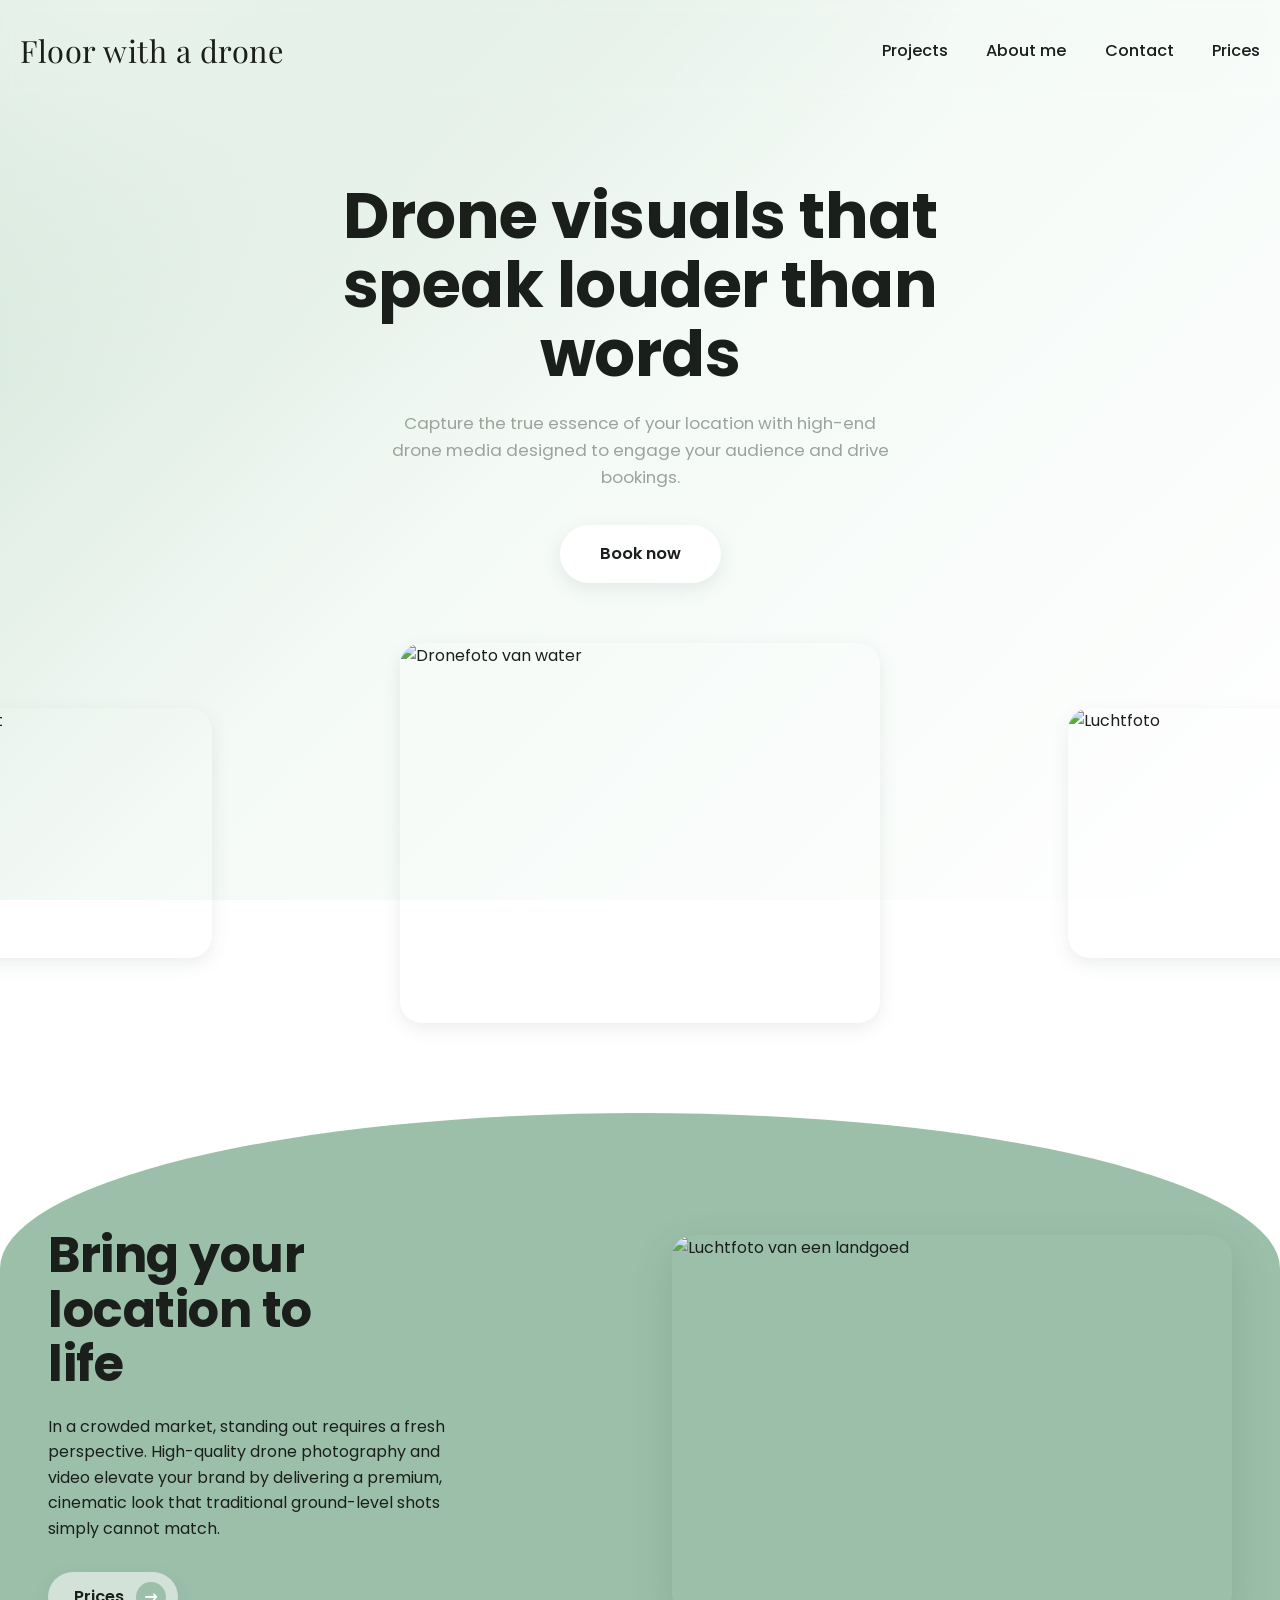
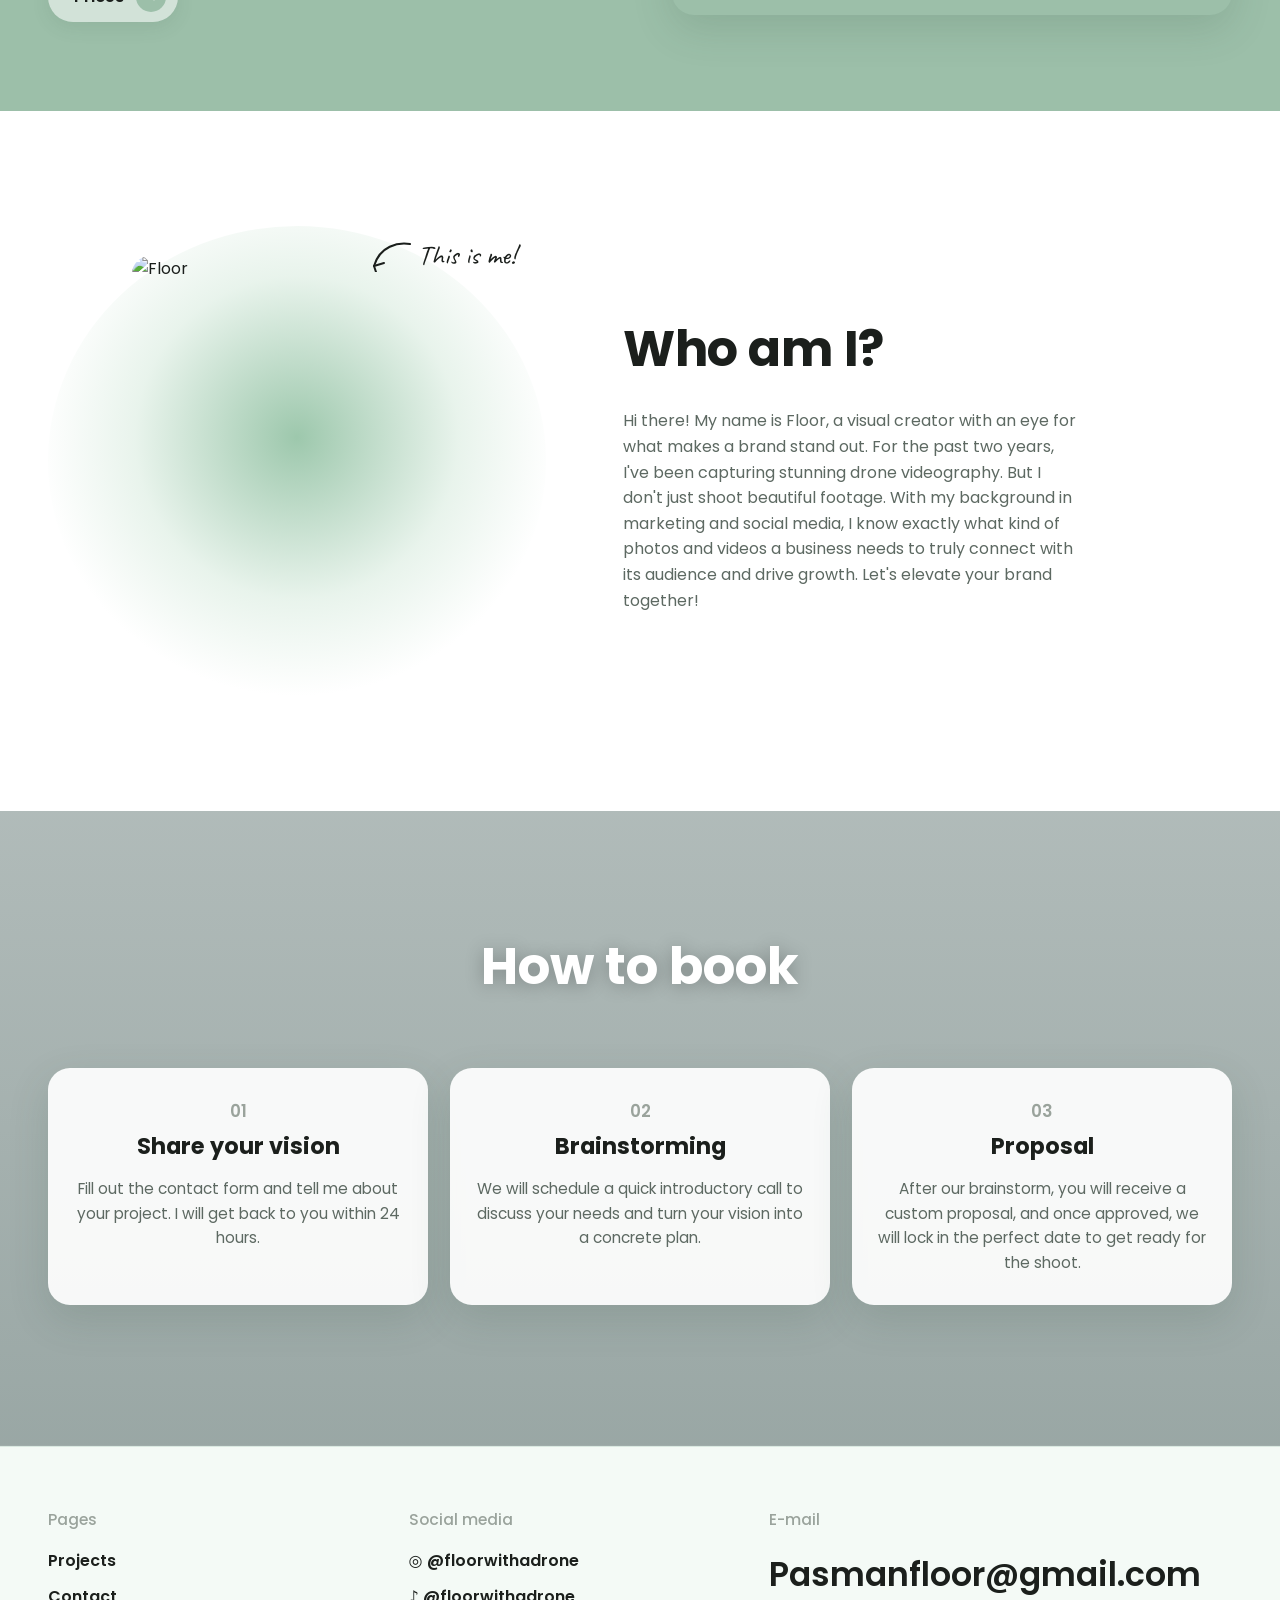
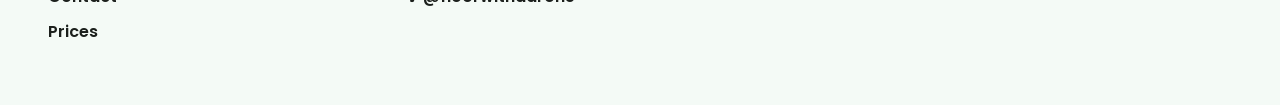
==== index.html @ 428318b3 "Rename index (1).html to index.html" ====
<!DOCTYPE html>
<html lang="nl">
<head>
  <meta charset="UTF-8" />
  <meta name="viewport" content="width=device-width, initial-scale=1.0" />
  <title>Floor with a drone — Drone visuals that speak louder than words</title>
  <meta name="description" content="High-end drone fotografie en video die jouw locatie laat spreken." />

  <!-- Fonts -->
  <link rel="preconnect" href="https://fonts.googleapis.com" />
  <link rel="preconnect" href="https://fonts.gstatic.com" crossorigin />
  <link href="https://fonts.googleapis.com/css2?family=Caveat:wght@500;600&family=Playfair+Display:wght@500;600&family=Poppins:wght@400;500;600;700&display=swap" rel="stylesheet" />

  <link rel="stylesheet" href="styles.css" />
</head>
<body>

  <!-- ============ HEADER ============ -->
  <header class="site-header">
    <div class="wrap nav">
      <a href="index.html" class="logo">Floor with a drone</a>
      <button class="nav-toggle" aria-label="Menu"><span></span><span></span><span></span></button>
      <ul class="nav-links">
        <li><a href="#projects">Projects</a></li>
        <li><a href="#about">About me</a></li>
        <li><a href="contact.html">Contact</a></li>
        <li><a href="#prices">Prices</a></li>
      </ul>
    </div>
  </header>

  <!-- ============ HERO ============ -->
  <section class="hero wrap reveal">
    <h1>Drone visuals that speak louder than words</h1>
    <p>Capture the true essence of your location with high-end drone media designed to engage your audience and drive bookings.</p>
    <a href="contact.html" class="btn">Book now</a>
  </section>

  <!-- ============ GALLERY ============ -->
  <!-- VERVANG de src-en hieronder met je eigen foto's (zet ze in een map /images en verwijs ernaar) -->
  <section class="gallery reveal">
    <img class="photo side left"  src="https://picsum.photos/seed/buildA/440/360" alt="Project" />
    <img class="photo center"     src="https://picsum.photos/seed/waterA/600/520" alt="Dronefoto van water" />
    <img class="photo side right" src="https://picsum.photos/seed/aerialA/440/360" alt="Luchtfoto" />
  </section>

  <!-- ============ ARCH: bring your location to life ============ -->
  <section class="arch-section" id="projects">
    <div class="arch">
      <div class="wrap">
        <div class="reveal">
          <h2>Bring your location to life</h2>
          <p>In a crowded market, standing out requires a fresh perspective. High-quality drone photography and video elevate your brand by delivering a premium, cinematic look that traditional ground-level shots simply cannot match.</p>
          <a href="#prices" class="btn ghost btn-arrow">
            Prices
            <span class="arrow">&rarr;</span>
          </a>
        </div>
        <!-- VERVANG met je eigen foto -->
        <img class="photo reveal" src="https://picsum.photos/seed/estateA/740/620" alt="Luchtfoto van een landgoed" />
      </div>
    </div>
  </section>

  <!-- ============ WHO AM I ============ -->
  <section class="about" id="about">
    <div class="wrap">
      <div class="about-photo reveal">
        <span class="label">
          <svg viewBox="0 0 42 32" fill="none" stroke="currentColor" stroke-width="2" stroke-linecap="round">
            <path d="M40 4C28 2 10 6 4 26" />
            <path d="M4 26l10-3M4 26l3 9" />
          </svg>
          This is me!
        </span>
        <!-- VERVANG met je eigen portretfoto -->
        <img src="https://picsum.photos/seed/floorportrait/500/620" alt="Floor" />
      </div>
      <div class="reveal">
        <h2>Who am I?</h2>
        <p>Hi there! My name is Floor, a visual creator with an eye for what makes a brand stand out. For the past two years, I've been capturing stunning drone videography. But I don't just shoot beautiful footage. With my background in marketing and social media, I know exactly what kind of photos and videos a business needs to truly connect with its audience and drive growth. Let's elevate your brand together!</p>
      </div>
    </div>
  </section>

  <!-- ============ HOW TO BOOK ============ -->
  <section class="book" id="prices">
    <div class="wrap">
      <h2 class="reveal">How to book</h2>
      <div class="steps">
        <div class="step reveal">
          <div class="num">01</div>
          <h3>Share your vision</h3>
          <p>Fill out the contact form and tell me about your project. I will get back to you within 24 hours.</p>
        </div>
        <div class="step reveal">
          <div class="num">02</div>
          <h3>Brainstorming</h3>
          <p>We will schedule a quick introductory call to discuss your needs and turn your vision into a concrete plan.</p>
        </div>
        <div class="step reveal">
          <div class="num">03</div>
          <h3>Proposal</h3>
          <p>After our brainstorm, you will receive a custom proposal, and once approved, we will lock in the perfect date to get ready for the shoot.</p>
        </div>
      </div>
    </div>
  </section>

  <!-- ============ FOOTER ============ -->
  <footer class="site-footer">
    <div class="wrap">
      <div>
        <h4>Pages</h4>
        <ul>
          <li><a href="#projects">Projects</a></li>
          <li><a href="contact.html">Contact</a></li>
          <li><a href="#prices">Prices</a></li>
        </ul>
      </div>
      <div>
        <h4>Social media</h4>
        <ul class="social">
          <li>&#9678; @floorwithadrone</li>
          <li>&#9834; @floorwithadrone</li>
        </ul>
      </div>
      <div class="email-col">
        <h4>E-mail</h4>
        <a class="email" href="mailto:Pasmanfloor@gmail.com">Pasmanfloor@gmail.com</a>
      </div>
    </div>
  </footer>

  <script src="script.js"></script>
</body>
</html>
---- styles.css ----
/* =========================================================
   Floor with a drone — stylesheet
   Kleuren, fonts en layout. Eén bestand voor de hele site.
   ========================================================= */

:root {
  --ink: #1b1f1c;
  --muted: #9aa39c;
  --muted-dark: #5d6962;
  --sage: #9cbfa9;
  --sage-deep: #8eb39d;
  --mint-1: #cfe3d6;
  --mint-2: #e9f3ec;
  --mint-3: #f4faf6;
  --white: #ffffff;
  --shadow-sm: 0 6px 18px rgba(60, 90, 70, 0.10);
  --shadow-md: 0 14px 40px rgba(50, 80, 62, 0.16);
  --radius: 22px;
  --max: 1240px;
  --font-display: "Poppins", system-ui, sans-serif;
  --font-serif: "Playfair Display", Georgia, serif;
  --font-hand: "Caveat", cursive;
}

* { box-sizing: border-box; margin: 0; padding: 0; }

html { scroll-behavior: smooth; }

body {
  font-family: var(--font-display);
  color: var(--ink);
  line-height: 1.6;
  overflow-x: hidden;
  background:
    radial-gradient(120% 80% at 10% 0%, var(--mint-2) 0%, transparent 55%),
    linear-gradient(135deg, var(--mint-1) 0%, var(--mint-3) 45%, var(--white) 100%);
  background-attachment: fixed;
  min-height: 100vh;
}

img { display: block; max-width: 100%; }

a { color: inherit; text-decoration: none; }

.wrap {
  width: 100%;
  max-width: var(--max);
  margin: 0 auto;
  padding: 0 28px;
}

/* ---------- Header / nav ---------- */
.site-header {
  position: sticky;
  top: 0;
  z-index: 50;
  backdrop-filter: blur(6px);
}
.nav {
  display: flex;
  align-items: center;
  justify-content: space-between;
  padding: 26px 0;
}
.logo {
  font-family: var(--font-serif);
  font-size: clamp(1.5rem, 2.4vw, 2rem);
  letter-spacing: 0.5px;
  white-space: nowrap;
}
.nav-links {
  display: flex;
  gap: clamp(22px, 3vw, 44px);
  list-style: none;
  font-weight: 500;
  font-size: 1.02rem;
}
.nav-links a {
  position: relative;
  padding: 4px 0;
  transition: color 0.2s ease;
}
.nav-links a::after {
  content: "";
  position: absolute;
  left: 0; bottom: -2px;
  width: 0; height: 2px;
  background: var(--ink);
  transition: width 0.25s ease;
}
.nav-links a:hover::after { width: 100%; }

.nav-toggle {
  display: none;
  flex-direction: column;
  gap: 5px;
  background: none;
  border: 0;
  cursor: pointer;
  padding: 6px;
}
.nav-toggle span {
  width: 26px; height: 2px;
  background: var(--ink);
  transition: 0.3s;
}

/* ---------- Hero ---------- */
.hero {
  text-align: center;
  padding: clamp(40px, 7vw, 80px) 0 clamp(30px, 4vw, 50px);
}
.hero h1 {
  font-weight: 700;
  font-size: clamp(2.3rem, 5.4vw, 4rem);
  line-height: 1.08;
  letter-spacing: -0.5px;
  max-width: 16ch;
  margin: 0 auto;
}
.hero p {
  color: var(--muted);
  max-width: 46ch;
  margin: 22px auto 0;
  font-size: 1.05rem;
}

/* Buttons */
.btn {
  display: inline-flex;
  align-items: center;
  gap: 12px;
  font-weight: 600;
  font-size: 1.02rem;
  background: var(--white);
  color: var(--ink);
  border: 0;
  padding: 16px 40px;
  border-radius: 999px;
  box-shadow: var(--shadow-sm);
  cursor: pointer;
  transition: transform 0.2s ease, box-shadow 0.2s ease;
}
.btn:hover { transform: translateY(-3px); box-shadow: var(--shadow-md); }
.btn-arrow .arrow {
  display: inline-grid;
  place-items: center;
  width: 30px; height: 30px;
  border-radius: 50%;
  background: var(--sage);
  color: var(--white);
}
.hero .btn { margin-top: 34px; }

/* ---------- Gallery (peeking images) ---------- */
.gallery {
  position: relative;
  height: clamp(260px, 34vw, 380px);
  display: flex;
  justify-content: center;
  align-items: center;
  margin: 10px 0 0;
}
.gallery .photo {
  border-radius: var(--radius);
  object-fit: cover;
  box-shadow: var(--shadow-sm);
}
.gallery .center {
  width: clamp(320px, 40vw, 480px);
  height: 100%;
  z-index: 2;
}
.gallery .side {
  position: absolute;
  top: 50%;
  transform: translateY(-50%);
  width: clamp(220px, 22vw, 300px);
  height: clamp(190px, 22vw, 250px);
  z-index: 1;
}
.gallery .side.left  { left: -70px; }
.gallery .side.right { right: -70px; }

/* ---------- Arch section ---------- */
.arch-section { padding-top: clamp(50px, 7vw, 90px); }
.arch {
  background: var(--sage);
  border-radius: 50% 50% 0 0 / 26% 26% 0 0;
  padding: clamp(70px, 9vw, 130px) 0 clamp(50px, 7vw, 90px);
  position: relative;
}
.arch .wrap {
  display: grid;
  grid-template-columns: 1fr 1fr;
  gap: clamp(30px, 5vw, 70px);
  align-items: center;
}
.arch h2 {
  font-weight: 700;
  font-size: clamp(2rem, 4vw, 3.1rem);
  line-height: 1.1;
  letter-spacing: -0.5px;
  max-width: 9ch;
}
.arch p {
  margin: 22px 0 30px;
  max-width: 42ch;
  color: var(--ink);
}
.arch .photo {
  width: 100%;
  height: clamp(260px, 32vw, 380px);
  object-fit: cover;
  border-radius: var(--radius);
  box-shadow: var(--shadow-md);
}
.btn.ghost {
  background: rgba(255, 255, 255, 0.55);
  padding: 10px 12px 10px 26px;
}

/* ---------- Who am I ---------- */
.about {
  padding: clamp(60px, 9vw, 120px) 0;
}
.about .wrap {
  display: grid;
  grid-template-columns: 0.9fr 1.1fr;
  gap: clamp(30px, 6vw, 80px);
  align-items: center;
}
.about-photo {
  position: relative;
  display: grid;
  place-items: center;
  padding: 30px;
}
.about-photo::before {
  content: "";
  position: absolute;
  inset: 0;
  border-radius: 50%;
  background: radial-gradient(circle at 50% 45%, rgba(140, 190, 158, 0.85) 0%, rgba(190, 222, 200, 0.35) 45%, transparent 72%);
  z-index: 0;
}
.about-photo img {
  position: relative;
  z-index: 1;
  width: clamp(240px, 26vw, 330px);
  height: clamp(300px, 32vw, 410px);
  object-fit: cover;
  border-radius: 18px;
}
.about-photo .label {
  position: absolute;
  top: 8px; right: 6%;
  z-index: 2;
  font-family: var(--font-hand);
  font-size: 1.7rem;
  display: flex;
  align-items: center;
  gap: 6px;
}
.about-photo .label svg { width: 42px; height: 32px; }
.about h2 {
  font-weight: 700;
  font-size: clamp(2rem, 4vw, 3.1rem);
  letter-spacing: -0.5px;
}
.about p { margin-top: 20px; max-width: 46ch; color: var(--muted-dark); }

/* ---------- How to book ---------- */
.book {
  position: relative;
  color: var(--white);
  padding: clamp(70px, 9vw, 120px) 0 clamp(90px, 11vw, 150px);
  background-size: cover;
  background-position: center;
  background-image:
    linear-gradient(180deg, rgba(30, 60, 55, 0.35) 0%, rgba(30, 60, 55, 0.45) 100%),
    url("https://picsum.photos/seed/ocean1/1600/900");
}
.book h2 {
  text-align: center;
  font-weight: 700;
  font-size: clamp(2rem, 4.4vw, 3.2rem);
  margin-bottom: clamp(40px, 5vw, 60px);
  text-shadow: 0 2px 18px rgba(0, 0, 0, 0.25);
}
.steps {
  display: grid;
  grid-template-columns: repeat(3, 1fr);
  gap: 22px;
}
.step {
  background: rgba(255, 255, 255, 0.92);
  color: var(--ink);
  border-radius: var(--radius);
  padding: 30px 26px;
  text-align: center;
  box-shadow: var(--shadow-md);
}
.step .num {
  color: var(--muted);
  font-weight: 600;
  font-size: 1.05rem;
}
.step h3 { font-size: 1.4rem; font-weight: 700; margin: 4px 0 12px; }
.step p { color: var(--muted-dark); font-size: 0.96rem; }

/* ---------- Footer ---------- */
.site-footer {
  background: var(--mint-3);
  padding: clamp(40px, 5vw, 60px) 0;
  border-top: 1px solid rgba(140, 180, 158, 0.25);
}
.site-footer .wrap {
  display: grid;
  grid-template-columns: 1fr 1fr 1.4fr;
  gap: 30px;
  align-items: start;
}
.site-footer h4 {
  font-weight: 500;
  color: var(--muted);
  margin-bottom: 16px;
  font-size: 0.98rem;
}
.site-footer ul { list-style: none; display: grid; gap: 10px; font-weight: 600; }
.site-footer .social li { display: flex; align-items: center; gap: 10px; }
.site-footer .email {
  font-size: clamp(1.3rem, 2.6vw, 2.1rem);
  font-weight: 600;
  word-break: break-word;
}

/* ---------- Contact page ---------- */
.contact {
  padding: clamp(50px, 7vw, 90px) 0 clamp(80px, 10vw, 130px);
}
.contact .wrap {
  display: grid;
  grid-template-columns: 0.85fr 1.15fr;
  gap: clamp(30px, 5vw, 70px);
  align-items: start;
}
.contact h1 {
  font-weight: 700;
  font-size: clamp(2.6rem, 6vw, 4.4rem);
  line-height: 1.0;
  letter-spacing: -1px;
}
.contact .lead { color: var(--muted); margin: 20px 0 36px; max-width: 30ch; }
.field {
  width: 100%;
  font-family: inherit;
  font-size: 1rem;
  background: var(--white);
  border: 0;
  border-radius: 999px;
  padding: 20px 28px;
  margin-bottom: 18px;
  box-shadow: var(--shadow-sm);
  outline: none;
}
.field:focus { box-shadow: var(--shadow-md); }
.message-card {
  background: var(--white);
  border-radius: 28px;
  box-shadow: var(--shadow-md);
  padding: 26px;
  display: flex;
  flex-direction: column;
  gap: 18px;
}
textarea.field {
  border-radius: 18px;
  min-height: 300px;
  resize: vertical;
  margin: 0;
  box-shadow: none;
}
textarea.field:focus { box-shadow: none; }
.message-card .btn { align-self: flex-start; }

/* ---------- Scroll reveal ---------- */
.reveal {
  opacity: 0;
  transform: translateY(26px);
  transition: opacity 0.7s ease, transform 0.7s ease;
}
.reveal.in { opacity: 1; transform: none; }

/* ---------- Responsive ---------- */
@media (max-width: 860px) {
  .nav-toggle { display: flex; }
  .nav-links {
    position: absolute;
    top: 100%; right: 16px;
    flex-direction: column;
    gap: 18px;
    background: var(--white);
    padding: 22px 30px;
    border-radius: 18px;
    box-shadow: var(--shadow-md);
    display: none;
  }
  .nav-links.open { display: flex; }

  .gallery .side { display: none; }
  .gallery .center { width: min(90vw, 480px); }

  .arch .wrap,
  .about .wrap,
  .contact .wrap { grid-template-columns: 1fr; }
  .arch h2, .about h2 { max-width: none; }
  .about-photo { order: -1; }

  .steps { grid-template-columns: 1fr; }

  .site-footer .wrap { grid-template-columns: 1fr 1fr; }
  .site-footer .email-col { grid-column: 1 / -1; }
}

@media (max-width: 480px) {
  .wrap { padding: 0 20px; }
  .site-footer .wrap { grid-template-columns: 1fr; }
}
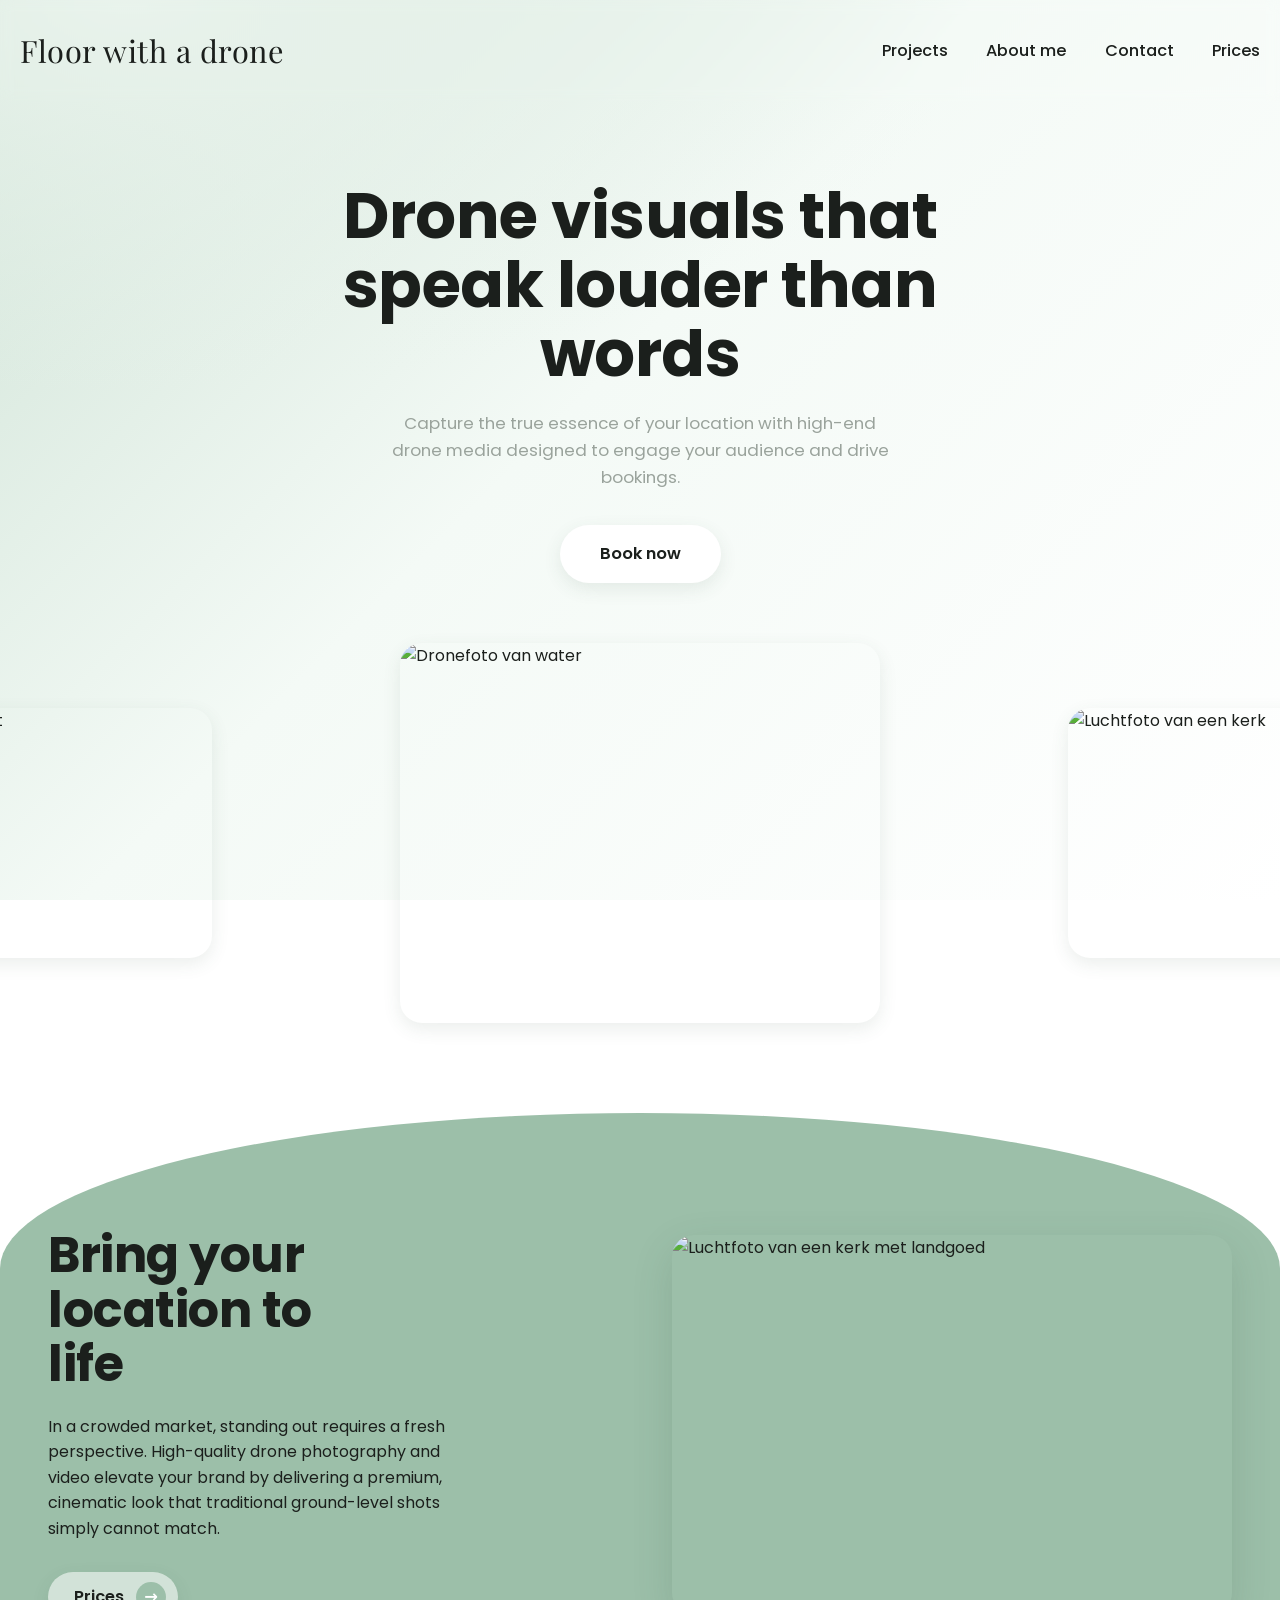
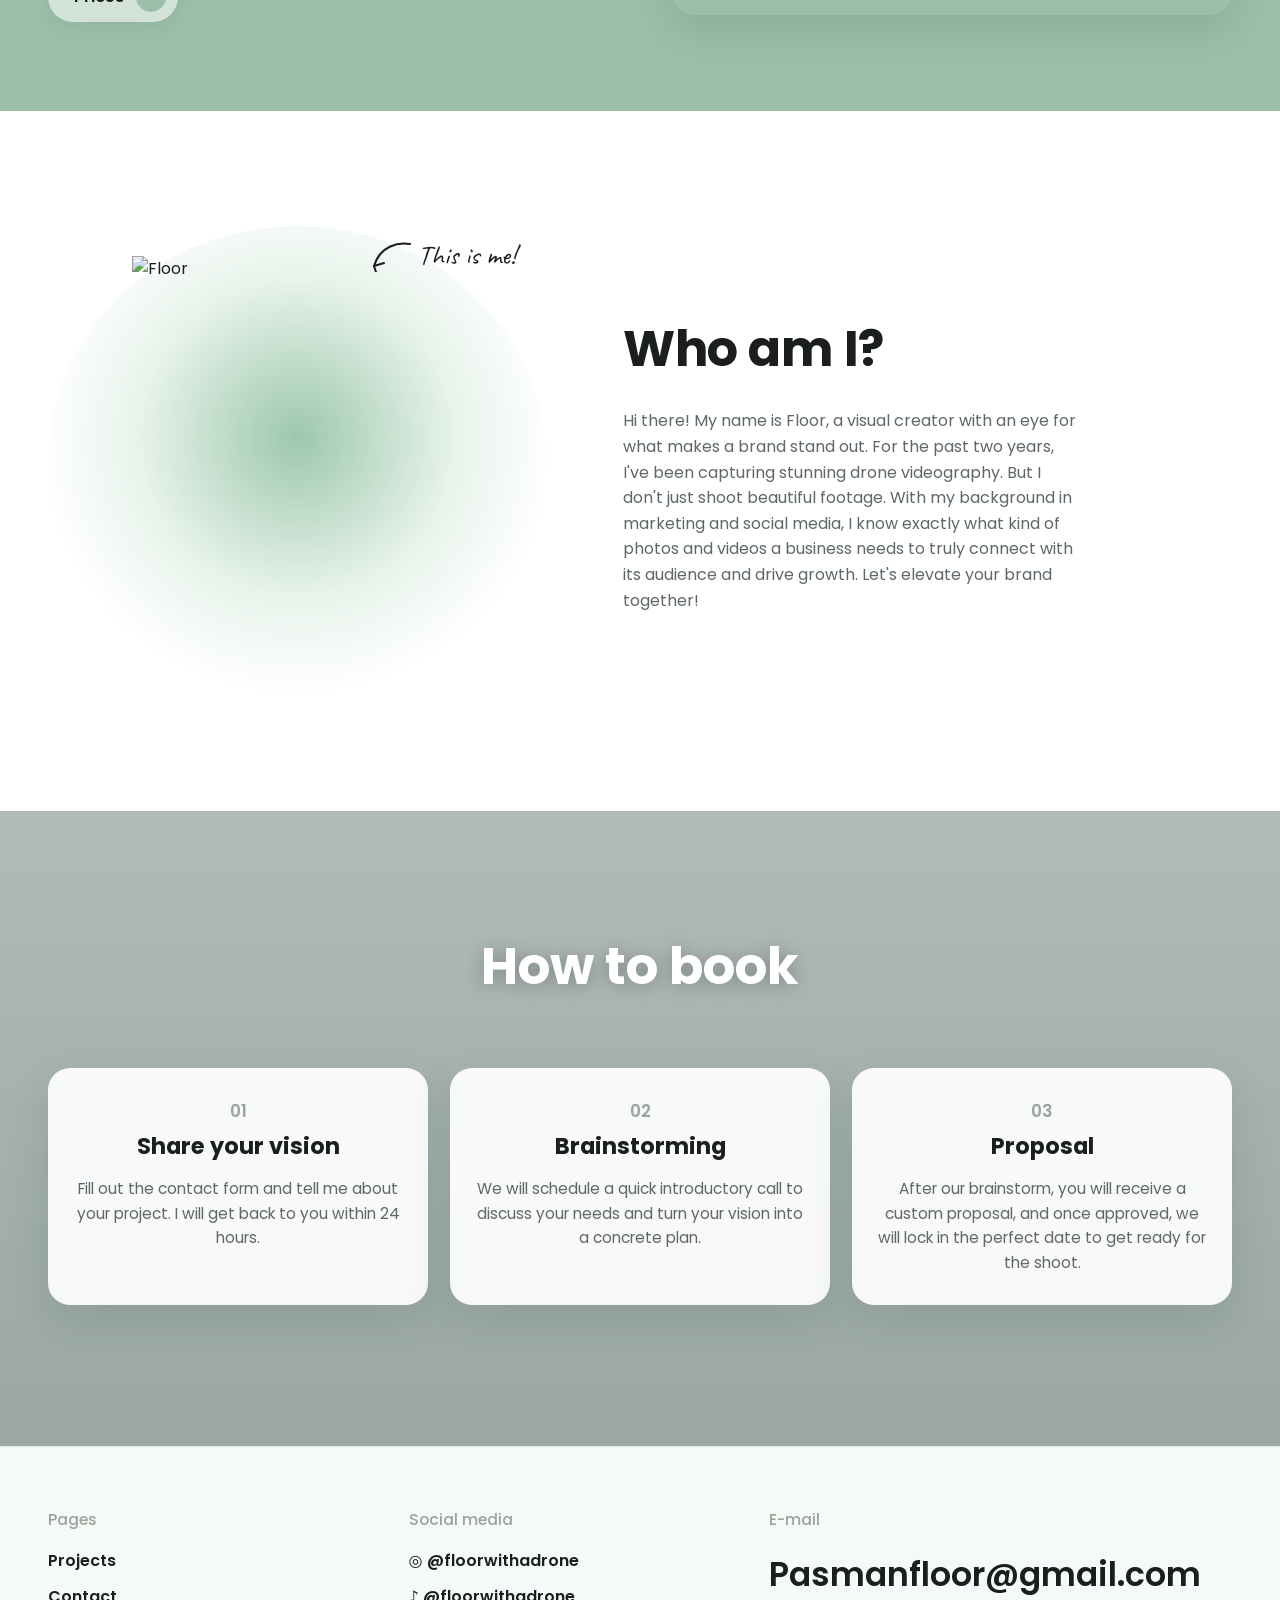
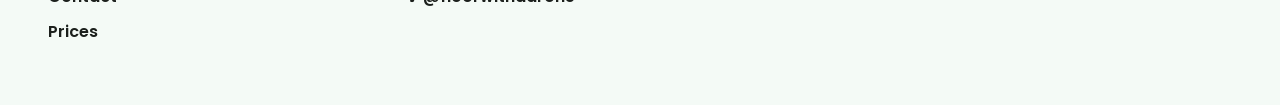
==== commit 5093dbac: "Add files via upload" ====
--- a/index.html
+++ b/index.html
@@ -37,11 +37,10 @@
   </section>
 
   <!-- ============ GALLERY ============ -->
-  <!-- VERVANG de src-en hieronder met je eigen foto's (zet ze in een map /images en verwijs ernaar) -->
   <section class="gallery reveal">
-    <img class="photo side left"  src="https://picsum.photos/seed/buildA/440/360" alt="Project" />
-    <img class="photo center"     src="https://picsum.photos/seed/waterA/600/520" alt="Dronefoto van water" />
-    <img class="photo side right" src="https://picsum.photos/seed/aerialA/440/360" alt="Luchtfoto" />
+    <img class="photo side left"  src="images/building-left.jpg" alt="Project" />
+    <img class="photo center"     src="images/water-center.jpg" alt="Dronefoto van water" />
+    <img class="photo side right" src="images/aerial-right.jpg" alt="Luchtfoto van een kerk" />
   </section>
 
   <!-- ============ ARCH: bring your location to life ============ -->
@@ -56,8 +55,7 @@
             <span class="arrow">&rarr;</span>
           </a>
         </div>
-        <!-- VERVANG met je eigen foto -->
-        <img class="photo reveal" src="https://picsum.photos/seed/estateA/740/620" alt="Luchtfoto van een landgoed" />
+        <img class="photo reveal" src="images/arch.jpg" alt="Luchtfoto van een kerk met landgoed" />
       </div>
     </div>
   </section>
@@ -73,8 +71,8 @@
           </svg>
           This is me!
         </span>
-        <!-- VERVANG met je eigen portretfoto -->
-        <img src="https://picsum.photos/seed/floorportrait/500/620" alt="Floor" />
+        <!-- Portret met weggehaalde achtergrond -->
+        <img src="images/floor.png" alt="Floor" />
       </div>
       <div class="reveal">
         <h2>Who am I?</h2>
--- a/styles.css
+++ b/styles.css
@@ -249,8 +249,7 @@
   z-index: 1;
   width: clamp(240px, 26vw, 330px);
   height: clamp(300px, 32vw, 410px);
-  object-fit: cover;
-  border-radius: 18px;
+  object-fit: contain;
 }
 .about-photo .label {
   position: absolute;
@@ -279,7 +278,7 @@
   background-position: center;
   background-image:
     linear-gradient(180deg, rgba(30, 60, 55, 0.35) 0%, rgba(30, 60, 55, 0.45) 100%),
-    url("https://picsum.photos/seed/ocean1/1600/900");
+    url("images/book-bg.jpg");
 }
 .book h2 {
   text-align: center;
